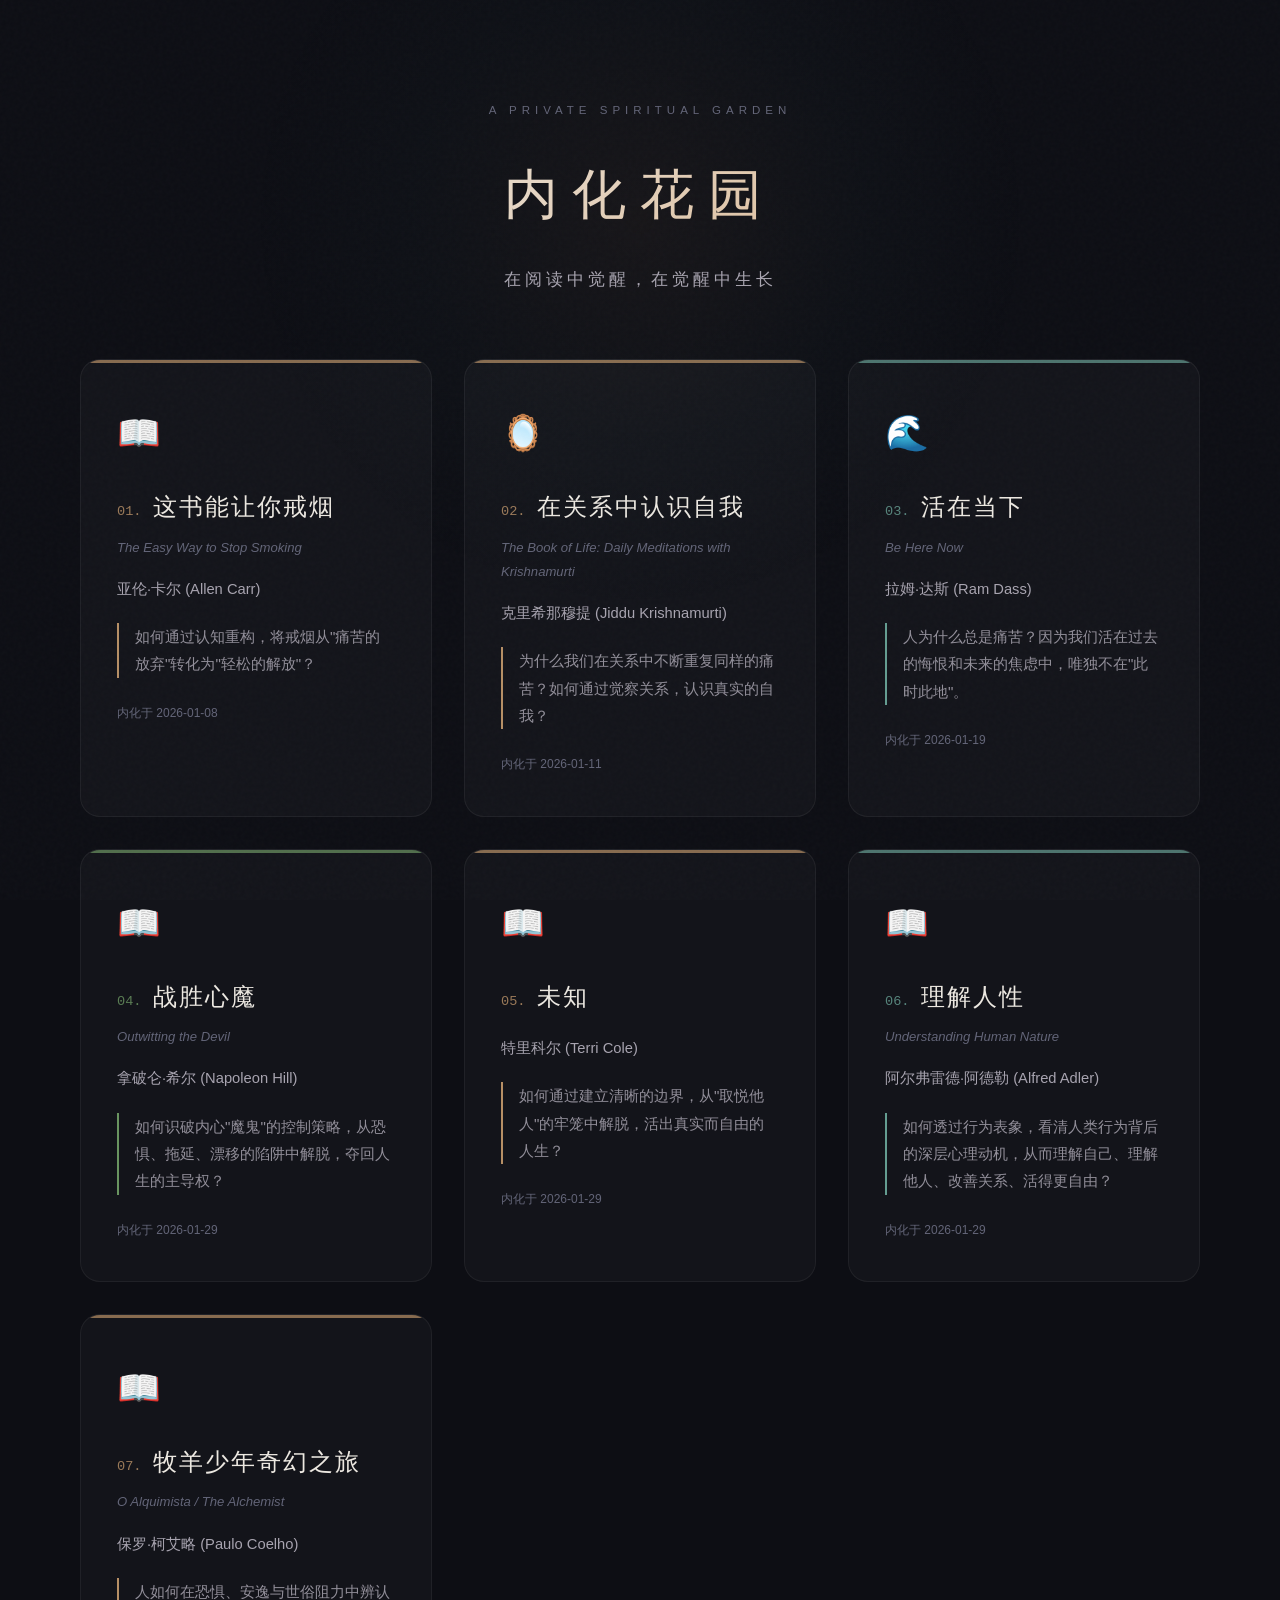
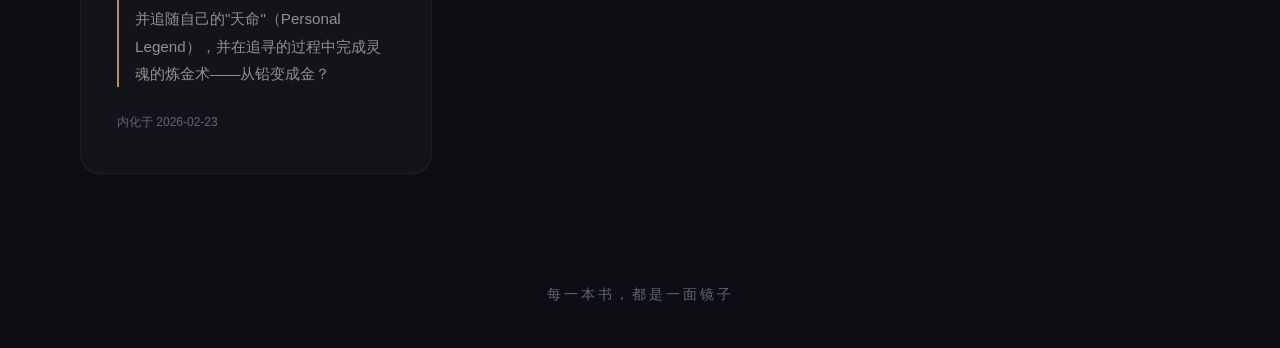
==== index.html @ 915822ca "Initial commit: 读书内化网站 v2 Static site with book internalization notes. Includes conversion tools (co" ====
<!DOCTYPE html>
<html lang="zh-CN">
<head>
  <meta charset="UTF-8">
  <meta name="viewport" content="width=device-width, initial-scale=1.0">
  <title>内化花园 — 在阅读中觉醒</title>
  <link rel="stylesheet" href="css/style.css">
  <link rel="icon" href="data:image/svg+xml,<svg xmlns='http://www.w3.org/2000/svg' viewBox='0 0 100 100'><text y='.9em' font-size='90'>🌱</text></svg>">
</head>
<body>
  <div id="app">
    <div id="home-view">
      <div class="ambient-glow"></div>
      <header class="site-header">
        <p class="site-tag">A Private Spiritual Garden</p>
        <h1 class="site-title">内化花园</h1>
        <p class="site-subtitle">在阅读中觉醒，在觉醒中生长</p>
      </header>
      <main class="book-grid" id="book-grid"></main>
      <footer class="site-footer">
        <p>每一本书，都是一面镜子</p>
      </footer>
    </div>

    <div id="book-view" class="hidden">
      <header class="book-header">
        <button class="back-btn" id="back-btn">
          <span class="back-arrow">←</span>
          <span>返回花园</span>
        </button>
        <div class="book-meta">
          <h1 class="book-title" id="book-title"></h1>
          <p class="book-author" id="book-author"></p>
        </div>
      </header>

      <div class="book-body">
        <nav class="journey-sidebar" id="journey-sidebar"></nav>
        <main class="book-content" id="book-content"></main>
      </div>
    </div>
  </div>

  <!--
    ============================================
    添加新书指南：
    1. 在 js/books/ 目录下创建新的 JS 数据文件
       （参照现有文件的数据结构）
    2. 在下方添加对应的 <script> 标签
    3. 刷新页面即可看到新书卡片
    ============================================
  -->
  <script src="js/books/book-easy-way-stop.js"></script>
  <script src="js/books/book-relationship.js"></script>
  <script src="js/books/book-present.js"></script>
  <script src="js/books/book-outwitting-devil.js"></script>
  <script src="js/books/book-book0.js"></script>
  <script src="js/books/book-understanding-human-nature.js"></script>
  <script src="js/books/book-muyangshaonianqianhuanzhilv.js"></script>
  <script src="js/app.js"></script>
</body>
</html>
---- css/style.css ----
:root {
  --bg-deep: #0d0e14;
  --bg-surface: #131520;
  --bg-sidebar: #141620;
  --bg-card: rgba(255, 255, 255, 0.028);
  --bg-card-hover: rgba(255, 255, 255, 0.05);
  --border-subtle: rgba(255, 255, 255, 0.055);
  --border-medium: rgba(255, 255, 255, 0.1);

  --text-primary: #ece8e1;
  --text-secondary: #a8a4b0;
  --text-muted: #636578;

  --accent-gold: #d4a574;
  --accent-warm: #c4956a;
  --accent-teal: #74b5a7;
  --accent-green: #7aab6e;

  --font-sans: "PingFang SC", "Hiragino Sans GB", "Microsoft YaHei", -apple-system, BlinkMacSystemFont, sans-serif;
  --font-serif: "Noto Serif SC", "Source Han Serif SC", "Songti SC", Georgia, serif;

  --radius-sm: 10px;
  --radius-md: 14px;
  --radius-lg: 20px;

  --sidebar-width: 240px;

  --transition-fast: 0.2s ease;
  --transition-normal: 0.35s ease;
  --transition-slow: 0.6s ease;
}

* { margin: 0; padding: 0; box-sizing: border-box; }

html { font-size: 16px; scroll-behavior: smooth; }

body {
  font-family: var(--font-sans);
  background: var(--bg-deep);
  color: var(--text-primary);
  line-height: 1.85;
  min-height: 100vh;
  overflow-x: hidden;
  -webkit-font-smoothing: antialiased;
}

body::before {
  content: '';
  position: fixed;
  inset: 0;
  background: url("data:image/svg+xml,%3Csvg viewBox='0 0 256 256' xmlns='http://www.w3.org/2000/svg'%3E%3Cfilter id='n'%3E%3CfeTurbulence type='fractalNoise' baseFrequency='0.9' numOctaves='4' stitchTiles='stitch'/%3E%3C/filter%3E%3Crect width='100%25' height='100%25' filter='url(%23n)' opacity='0.025'/%3E%3C/svg%3E");
  pointer-events: none;
  z-index: 9999;
}

::selection { background: rgba(212, 165, 116, 0.3); color: #fff; }
::-webkit-scrollbar { width: 5px; }
::-webkit-scrollbar-track { background: transparent; }
::-webkit-scrollbar-thumb { background: rgba(255, 255, 255, 0.08); border-radius: 3px; }
::-webkit-scrollbar-thumb:hover { background: rgba(255, 255, 255, 0.14); }

.hidden { display: none !important; }

/* ========== HOME VIEW ========== */

#home-view { min-height: 100vh; padding: 0 32px; position: relative; }

.ambient-glow {
  position: fixed; top: -20%; left: 50%; transform: translateX(-50%);
  width: 800px; height: 800px;
  background: radial-gradient(circle, rgba(212, 165, 116, 0.05) 0%, rgba(116, 181, 167, 0.02) 40%, transparent 70%);
  pointer-events: none; z-index: 0;
}

.site-header { text-align: center; padding: 100px 0 64px; position: relative; z-index: 1; }

.site-tag {
  font-size: 0.72rem; letter-spacing: 5px; text-transform: uppercase;
  color: var(--text-muted); margin-bottom: 24px;
}

.site-title {
  font-family: var(--font-serif); font-size: 3.4rem; font-weight: 400;
  letter-spacing: 14px; margin-bottom: 18px;
  background: linear-gradient(135deg, var(--text-primary) 20%, var(--accent-gold) 100%);
  -webkit-background-clip: text; -webkit-text-fill-color: transparent; background-clip: text;
}

.site-subtitle { font-size: 1.05rem; color: var(--text-secondary); letter-spacing: 4px; font-weight: 300; }

/* ========== BOOK GRID ========== */

.book-grid {
  max-width: 1120px; margin: 0 auto;
  display: grid; grid-template-columns: repeat(auto-fill, minmax(320px, 1fr));
  gap: 32px; padding-bottom: 48px; position: relative; z-index: 1;
}

.book-card {
  background: var(--bg-card); border: 1px solid var(--border-subtle);
  border-radius: var(--radius-lg); padding: 40px 36px;
  cursor: pointer; transition: all var(--transition-normal);
  position: relative; overflow: hidden;
}

.book-card::before {
  content: ''; position: absolute; top: 0; left: 0; right: 0; height: 3px;
  background: var(--card-accent); opacity: 0.6; transition: opacity var(--transition-normal);
}

.book-card::after {
  content: ''; position: absolute; top: -50%; left: -50%; width: 200%; height: 200%;
  background: radial-gradient(circle at var(--mouse-x, 50%) var(--mouse-y, 0%), var(--card-accent), transparent 60%);
  opacity: 0; transition: opacity var(--transition-slow); pointer-events: none;
}

.book-card:hover { border-color: var(--border-medium); transform: translateY(-4px); background: var(--bg-card-hover); }
.book-card:hover::before { opacity: 1; }
.book-card:hover::after { opacity: 0.05; }

.card-icon { font-size: 2.2rem; margin-bottom: 20px; display: block; }
.card-title { font-family: var(--font-serif); font-size: 1.5rem; font-weight: 400; margin-bottom: 6px; letter-spacing: 2px; }
.card-number { font-family: var(--font-mono, 'SF Mono', 'Fira Code', monospace); font-size: 0.85rem; color: var(--card-accent); opacity: 0.7; margin-right: 4px; letter-spacing: 0; }
.card-original-title { font-size: 0.82rem; color: var(--text-muted); margin-bottom: 16px; font-style: italic; }
.card-author { font-size: 0.92rem; color: var(--text-secondary); margin-bottom: 20px; }
.card-question { font-size: 0.95rem; color: var(--text-secondary); line-height: 1.8; border-left: 2px solid var(--card-accent); padding-left: 16px; opacity: 0.85; }
.card-date { margin-top: 24px; font-size: 0.75rem; color: var(--text-muted); }

.site-footer { text-align: center; padding: 60px 0 40px; position: relative; z-index: 1; }
.site-footer p { font-size: 0.85rem; color: var(--text-muted); letter-spacing: 3px; }

/* ========== BOOK VIEW ========== */

#book-view {
  min-height: 100vh;
  display: flex;
  flex-direction: column;
}

/* --- Top Header --- */

.book-header {
  padding: 18px 32px;
  display: flex;
  align-items: center;
  gap: 28px;
  border-bottom: 1px solid var(--border-subtle);
  background: linear-gradient(180deg, var(--bg-surface) 0%, rgba(19, 21, 32, 0.97) 100%);
  position: sticky;
  top: 0;
  z-index: 100;
  backdrop-filter: blur(12px);
}

.back-btn {
  display: flex; align-items: center; gap: 8px;
  background: none; border: 1px solid var(--border-subtle);
  color: var(--text-secondary); padding: 8px 16px;
  border-radius: var(--radius-sm); cursor: pointer;
  font-size: 0.85rem; transition: all var(--transition-fast);
  white-space: nowrap; font-family: var(--font-sans);
}
.back-btn:hover { border-color: var(--accent-gold); color: var(--text-primary); }
.back-arrow { font-size: 1rem; }

.book-meta { flex: 1; min-width: 0; }
.book-title {
  font-family: var(--font-serif); font-size: 1.25rem; font-weight: 400;
  letter-spacing: 3px; white-space: nowrap; overflow: hidden; text-overflow: ellipsis;
}
.book-author { font-size: 0.8rem; color: var(--text-muted); margin-top: 2px; }

/* --- Body: sidebar + content --- */

.book-body {
  display: flex;
  flex: 1;
  min-height: 0;
}

/* ========== LEFT SIDEBAR ========== */

.journey-sidebar {
  width: var(--sidebar-width);
  flex-shrink: 0;
  position: sticky;
  top: 58px;
  height: calc(100vh - 58px);
  border-right: 1px solid var(--border-subtle);
  background: var(--bg-sidebar);
  display: flex;
  flex-direction: column;
  justify-content: center;
  padding: 32px 0;
  overflow-y: auto;
  z-index: 50;
}

.sidebar-step {
  display: flex;
  align-items: center;
  gap: 14px;
  padding: 16px 24px 16px 22px;
  cursor: pointer;
  transition: all var(--transition-normal);
  position: relative;
  text-decoration: none;
  color: inherit;
  border-left: 3px solid transparent;
}

.sidebar-step:hover {
  background: rgba(255, 255, 255, 0.02);
  border-left-color: rgba(255, 255, 255, 0.06);
}

.sidebar-step.active {
  background: linear-gradient(90deg, rgba(212, 165, 116, 0.06) 0%, transparent 100%);
  border-left-color: var(--book-accent, var(--accent-gold));
}

.sidebar-icon {
  font-size: 1.35rem;
  opacity: 0.3;
  transition: all var(--transition-normal);
  flex-shrink: 0;
  width: 28px;
  text-align: center;
  filter: grayscale(0.8);
}

.sidebar-step:hover .sidebar-icon {
  opacity: 0.55;
  filter: grayscale(0.4);
}

.sidebar-step.active .sidebar-icon {
  opacity: 1;
  filter: grayscale(0);
  transform: scale(1.08);
}

.sidebar-label {
  font-size: 0.95rem;
  color: var(--text-muted);
  letter-spacing: 2px;
  transition: all var(--transition-normal);
  line-height: 1.4;
  font-weight: 400;
}

.sidebar-step:hover .sidebar-label {
  color: var(--text-secondary);
}

.sidebar-step.active .sidebar-label {
  color: var(--text-primary);
  font-weight: 500;
}

.sidebar-num {
  font-size: 0.7rem;
  color: var(--text-muted);
  opacity: 0.3;
  margin-left: auto;
  flex-shrink: 0;
  font-family: var(--font-serif);
  transition: all var(--transition-normal);
}

.sidebar-step.active .sidebar-num {
  opacity: 0.7;
  color: var(--book-accent, var(--accent-gold));
}

/* ========== BOOK CONTENT ========== */

.book-content {
  flex: 1;
  min-width: 0;
  padding: 56px 64px 140px;
  max-width: 880px;
}

@keyframes fadeIn {
  from { opacity: 0; transform: translateY(16px); }
  to { opacity: 1; transform: translateY(0); }
}

.step-section {
  margin-bottom: 96px;
  padding-top: 8px;
}

.step-section:last-child {
  margin-bottom: 40px;
}

.step-divider {
  display: flex;
  align-items: center;
  justify-content: center;
  gap: 16px;
  margin: 0 auto 96px;
  color: var(--text-muted);
  opacity: 0.3;
}

.step-divider::before,
.step-divider::after {
  content: '';
  width: 32px;
  height: 1px;
  background: var(--border-medium);
}

.step-label {
  display: inline-flex; align-items: center; gap: 8px;
  font-size: 0.75rem; letter-spacing: 4px; text-transform: uppercase;
  color: var(--book-accent, var(--accent-gold)); margin-bottom: 12px;
  opacity: 0.7;
}

.step-title {
  font-family: var(--font-serif); font-size: 2rem; font-weight: 400;
  letter-spacing: 4px; margin-bottom: 44px; color: var(--text-primary);
  position: relative;
  padding-bottom: 20px;
}

.step-title::after {
  content: '';
  position: absolute;
  bottom: 0;
  left: 0;
  width: 36px;
  height: 2px;
  background: var(--book-accent, var(--accent-gold));
  border-radius: 1px;
  opacity: 0.5;
}

/* ========== Step 1: Core Proposition ========== */

.core-question {
  font-family: var(--font-serif); font-size: 1.3rem; line-height: 2.1;
  text-align: center; padding: 48px 32px; margin-bottom: 40px;
  border: 1px solid var(--border-subtle); border-radius: var(--radius-lg);
  background: linear-gradient(145deg, rgba(212, 165, 116, 0.03) 0%, rgba(255,255,255,0.01) 100%);
  letter-spacing: 1.5px; color: var(--text-primary);
  position: relative;
}

.core-question::before {
  content: '"';
  position: absolute;
  top: 16px;
  left: 24px;
  font-size: 3rem;
  font-family: var(--font-serif);
  color: var(--book-accent, var(--accent-gold));
  opacity: 0.15;
  line-height: 1;
}

.meta-answer {
  font-size: 1.05rem; line-height: 2.1; color: var(--text-secondary); margin-bottom: 32px;
}
.meta-answer p { margin-bottom: 14px; }

.core-summary {
  padding: 24px 28px; border-left: 3px solid var(--book-accent, var(--accent-gold));
  background: rgba(212, 165, 116, 0.025); border-radius: 0 var(--radius-sm) var(--radius-sm) 0;
  font-size: 0.95rem; line-height: 2; color: var(--text-secondary);
}

/* ========== Step 2: Topology ========== */

.topology-container { margin-bottom: 44px; }
.topo-flow { display: flex; flex-direction: column; align-items: center; gap: 0; }
.topo-node {
  background: var(--bg-card); border: 1px solid var(--border-subtle);
  border-radius: var(--radius-md); padding: 16px 28px; text-align: center;
  transition: all var(--transition-fast); max-width: 280px; width: 100%;
}
.topo-node:hover { border-color: var(--border-medium); background: var(--bg-card-hover); }
.topo-node.primary {
  border-color: var(--book-accent, var(--accent-gold));
  background: rgba(212, 165, 116, 0.05);
  box-shadow: 0 0 24px rgba(212, 165, 116, 0.06);
}
.topo-node-title { font-family: var(--font-serif); font-size: 1.05rem; letter-spacing: 2px; margin-bottom: 2px; }
.topo-node-sub { font-size: 0.75rem; color: var(--text-muted); font-style: italic; }
.topo-connector-v { width: 1px; height: 32px; background: var(--border-medium); position: relative; }
.topo-connector-v::after {
  content: '↓'; position: absolute; bottom: -4px; left: 50%;
  transform: translateX(-50%); color: var(--text-muted); font-size: 0.7rem;
}
.topo-branch { display: flex; justify-content: center; gap: 16px; flex-wrap: wrap; }
.topo-branch-item {
  background: var(--bg-card); border: 1px solid var(--border-subtle);
  border-radius: var(--radius-sm); padding: 14px 18px; text-align: center;
  flex: 1; min-width: 130px; max-width: 190px;
  transition: border-color var(--transition-fast);
}
.topo-branch-item:hover { border-color: var(--border-medium); }
.topo-branch-title { font-size: 0.9rem; letter-spacing: 1px; margin-bottom: 8px; color: var(--text-primary); }
.topo-branch-items { list-style: none; font-size: 0.8rem; color: var(--text-secondary); line-height: 1.9; }
.topo-vs { display: flex; align-items: stretch; gap: 20px; justify-content: center; flex-wrap: wrap; }
.topo-vs-item { flex: 1; min-width: 190px; max-width: 300px; padding: 22px; border-radius: var(--radius-md); border: 1px solid var(--border-subtle); }
.topo-vs-item.false { background: rgba(180, 80, 80, 0.05); border-color: rgba(180, 80, 80, 0.15); }
.topo-vs-item.true { background: rgba(116, 181, 167, 0.05); border-color: rgba(116, 181, 167, 0.15); }
.topo-vs-label { font-size: 0.7rem; text-transform: uppercase; letter-spacing: 2px; color: var(--text-muted); margin-bottom: 6px; }
.topo-vs-title { font-size: 1rem; margin-bottom: 10px; letter-spacing: 1px; }
.topo-notes { margin-top: 44px; }
.topo-notes h3 { font-size: 0.85rem; letter-spacing: 2px; color: var(--text-muted); margin-bottom: 16px; text-transform: uppercase; }
.topo-note-item { display: flex; gap: 12px; margin-bottom: 12px; font-size: 0.9rem; line-height: 1.8; }
.topo-note-term { color: var(--book-accent, var(--accent-gold)); white-space: nowrap; font-weight: 500; }
.topo-note-desc { color: var(--text-secondary); }

/* ========== Step 3: Assimilation ========== */

.assimilation-intro {
  font-size: 1.05rem; line-height: 2.1; color: var(--text-secondary);
  margin-bottom: 44px; padding: 28px 32px; background: var(--bg-card);
  border-radius: var(--radius-md); border: 1px solid var(--border-subtle);
}

.principle-card {
  margin-bottom: 20px; border: 1px solid var(--border-subtle);
  border-radius: var(--radius-md); overflow: hidden;
  transition: border-color var(--transition-fast);
}
.principle-card:hover { border-color: var(--border-medium); }

.principle-header {
  padding: 18px 24px; background: rgba(255, 255, 255, 0.018);
  cursor: pointer; display: flex; align-items: center; gap: 14px;
  transition: background var(--transition-fast);
}
.principle-header:hover { background: rgba(255, 255, 255, 0.04); }
.principle-number { font-family: var(--font-serif); font-size: 1.3rem; color: var(--book-accent, var(--accent-gold)); opacity: 0.6; min-width: 30px; }
.principle-title { font-size: 1rem; letter-spacing: 1.5px; flex: 1; }
.principle-toggle { font-size: 0.8rem; color: var(--text-muted); transition: transform var(--transition-fast); }
.principle-card.open .principle-toggle { transform: rotate(180deg); }
.principle-body { padding: 0 24px; max-height: 0; overflow: hidden; transition: max-height 0.5s ease, padding 0.3s ease; }
.principle-card.open .principle-body { padding: 0 24px 24px; max-height: 5000px; }
.principle-body p { margin-bottom: 16px; color: var(--text-secondary); font-size: 0.95rem; line-height: 2; }
.principle-body strong { color: var(--text-primary); }
.principle-body blockquote {
  border-left: 2px solid var(--book-accent, var(--accent-gold)); padding: 10px 18px;
  margin: 16px 0; color: var(--text-secondary); font-style: italic; font-size: 0.9rem;
  background: rgba(212, 165, 116, 0.02); border-radius: 0 var(--radius-sm) var(--radius-sm) 0;
}
.principle-body ul { list-style: none; margin: 12px 0; }
.principle-body ul li { padding: 4px 0 4px 20px; position: relative; color: var(--text-secondary); font-size: 0.9rem; }
.principle-body ul li::before { content: '·'; position: absolute; left: 4px; color: var(--book-accent, var(--accent-gold)); font-weight: bold; font-size: 1.2em; }

.insight-box {
  padding: 22px 26px; background: rgba(212, 165, 116, 0.04);
  border: 1px solid rgba(212, 165, 116, 0.1); border-radius: var(--radius-sm); margin: 20px 0;
}
.insight-box p { color: var(--text-primary) !important; margin-bottom: 0 !important; font-size: 0.95rem; line-height: 1.9; }

/* ========== Step 4: Destruction ========== */

.belief-card {
  margin-bottom: 24px; border: 1px solid var(--border-subtle);
  border-radius: var(--radius-md); overflow: hidden;
  transition: border-color var(--transition-fast);
}
.belief-card:hover { border-color: var(--border-medium); }

.belief-old { padding: 20px 24px; background: rgba(180, 80, 80, 0.04); border-bottom: 1px solid var(--border-subtle); }
.belief-old-label { font-size: 0.7rem; text-transform: uppercase; letter-spacing: 2px; color: rgba(200, 100, 100, 0.6); margin-bottom: 6px; }
.belief-old-text { font-family: var(--font-serif); font-size: 1.05rem; text-decoration: line-through; text-decoration-color: rgba(200, 100, 100, 0.3); opacity: 0.7; }
.belief-destruction { padding: 24px; }
.belief-destruction p { margin-bottom: 14px; color: var(--text-secondary); font-size: 0.95rem; line-height: 2; }
.belief-destruction strong { color: var(--text-primary); }

.new-model-card {
  margin-bottom: 16px; padding: 22px 24px;
  border: 1px solid rgba(116, 181, 167, 0.15); border-radius: var(--radius-md);
  background: rgba(116, 181, 167, 0.03);
}
.model-label { font-size: 0.7rem; text-transform: uppercase; letter-spacing: 2px; color: var(--accent-teal); margin-bottom: 12px; }
.model-transition { display: flex; align-items: center; gap: 16px; flex-wrap: wrap; }
.model-old { color: var(--text-muted); text-decoration: line-through; font-size: 0.9rem; }
.model-arrow { color: var(--accent-teal); font-size: 1.1rem; }
.model-new { color: var(--text-primary); font-size: 0.9rem; }

.cost-section {
  margin-top: 40px; padding: 28px;
  border: 1px solid var(--border-subtle); border-radius: var(--radius-md); background: var(--bg-card);
}
.cost-section h3 { font-family: var(--font-serif); font-size: 1.1rem; margin-bottom: 16px; letter-spacing: 2px; }
.cost-section p { color: var(--text-secondary); font-size: 0.95rem; line-height: 2; margin-bottom: 12px; }

/* ========== Step 5: Practice ========== */

.scenario-card {
  margin-bottom: 20px; border: 1px solid var(--border-subtle);
  border-radius: var(--radius-md); overflow: hidden;
  transition: border-color var(--transition-fast);
}
.scenario-card:hover { border-color: var(--border-medium); }

.scenario-header {
  padding: 18px 24px; cursor: pointer; display: flex; align-items: center; gap: 14px;
  transition: background var(--transition-fast); background: rgba(255, 255, 255, 0.015);
}
.scenario-header:hover { background: rgba(255, 255, 255, 0.035); }
.scenario-icon { font-size: 1.25rem; }
.scenario-title { flex: 1; font-size: 1rem; letter-spacing: 1.5px; }
.scenario-toggle { font-size: 0.8rem; color: var(--text-muted); transition: transform var(--transition-fast); }
.scenario-card.open .scenario-toggle { transform: rotate(180deg); }
.scenario-body { padding: 0 24px; max-height: 0; overflow: hidden; transition: max-height 0.5s ease, padding 0.3s ease; }
.scenario-card.open .scenario-body { padding: 0 24px 24px; max-height: 8000px; }
.scenario-body p { margin-bottom: 14px; color: var(--text-secondary); font-size: 0.95rem; line-height: 2; }
.scenario-body strong { color: var(--text-primary); }
.scenario-body h4 { font-size: 0.95rem; color: var(--text-primary); margin: 18px 0 10px; letter-spacing: 1px; }

.scenario-core {
  margin-top: 18px; padding: 16px 20px;
  background: rgba(212, 165, 116, 0.04); border-left: 3px solid var(--book-accent, var(--accent-gold));
  border-radius: 0 var(--radius-sm) var(--radius-sm) 0; font-size: 0.9rem;
}
.scenario-core p { margin-bottom: 0; color: var(--text-primary); }

.toolkit-section {
  margin-top: 44px; padding: 28px;
  border: 1px solid var(--border-subtle); border-radius: var(--radius-md); background: var(--bg-card);
}
.toolkit-section h3 { font-family: var(--font-serif); font-size: 1.1rem; margin-bottom: 18px; letter-spacing: 2px; }
.toolkit-item { margin-bottom: 16px; }
.toolkit-item h4 { font-size: 0.9rem; color: var(--book-accent, var(--accent-gold)); margin-bottom: 6px; }
.toolkit-item p { font-size: 0.9rem; color: var(--text-secondary); line-height: 1.8; }

/* ========== Step 6: Cross-Domain ========== */

.cross-card {
  margin-bottom: 20px; border: 1px solid var(--border-subtle);
  border-radius: var(--radius-md); overflow: hidden;
  transition: border-color var(--transition-fast);
}
.cross-card:hover { border-color: var(--border-medium); }

.cross-header {
  padding: 18px 24px; background: rgba(255, 255, 255, 0.015);
  display: flex; align-items: center; gap: 14px; cursor: pointer;
}
.cross-header:hover { background: rgba(255, 255, 255, 0.035); }
.cross-icon { font-size: 1.4rem; }
.cross-title-group { flex: 1; }
.cross-field { font-size: 0.7rem; color: var(--text-muted); text-transform: uppercase; letter-spacing: 2px; }
.cross-title { font-size: 1rem; letter-spacing: 1.5px; margin-top: 2px; }
.cross-toggle { font-size: 0.8rem; color: var(--text-muted); transition: transform var(--transition-fast); }
.cross-card.open .cross-toggle { transform: rotate(180deg); }
.cross-body { padding: 0 24px; max-height: 0; overflow: hidden; transition: max-height 0.5s ease, padding 0.3s ease; }
.cross-card.open .cross-body { padding: 0 24px 24px; max-height: 5000px; }
.cross-body p { margin-bottom: 14px; color: var(--text-secondary); font-size: 0.95rem; line-height: 2; }
.cross-body strong { color: var(--text-primary); }

.ultimate-insight {
  margin-top: 44px; padding: 36px;
  border: 1px solid rgba(212, 165, 116, 0.2);
  border-radius: var(--radius-lg);
  background: linear-gradient(145deg, rgba(212, 165, 116, 0.04) 0%, rgba(212, 165, 116, 0.01) 100%);
  text-align: center;
}
.ultimate-insight h3 {
  font-family: var(--font-serif); font-size: 1.15rem; margin-bottom: 20px;
  letter-spacing: 4px; color: var(--book-accent, var(--accent-gold));
}
.ultimate-insight p { font-size: 1rem; line-height: 2.1; color: var(--text-secondary); margin-bottom: 12px; }
.ultimate-insight strong { color: var(--text-primary); }

/* ========== Closing ========== */

.closing-section { text-align: center; padding: 44px 0; }

.closing-quote {
  font-family: var(--font-serif); font-size: 1.1rem; line-height: 2.2;
  color: var(--text-secondary); margin-bottom: 8px; font-style: italic; letter-spacing: 1.5px;
}

.closing-author { font-size: 0.8rem; color: var(--text-muted); margin-bottom: 32px; }

.closing-reflection {
  font-size: 1rem; line-height: 2.2; color: var(--text-secondary);
  margin-top: 44px; padding: 36px;
  border: 1px solid var(--border-subtle); border-radius: var(--radius-lg);
  background: var(--bg-card); text-align: left;
}

/* ========== RESPONSIVE ========== */

@media (max-width: 1024px) {
  :root { --sidebar-width: 200px; }
  .book-content { padding: 40px 40px 120px; }
}

@media (max-width: 900px) {
  :root { --sidebar-width: 60px; }

  .sidebar-label,
  .sidebar-num { display: none; }

  .sidebar-step { justify-content: center; padding: 16px 0; border-left: none; border-bottom: 2px solid transparent; }
  .sidebar-step.active { background: rgba(212, 165, 116, 0.06); border-bottom-color: var(--book-accent, var(--accent-gold)); border-left: none; }
  .sidebar-icon { font-size: 1.35rem; width: auto; }

  .book-content { padding: 32px 28px 100px; }
  .step-title { font-size: 1.6rem; }
  .core-question { font-size: 1.15rem; padding: 32px 20px; }
}

@media (max-width: 600px) {
  .site-title { font-size: 2.2rem; letter-spacing: 6px; }
  .site-header { padding: 60px 0 40px; }
  #home-view { padding: 0 16px; }
  .book-grid { grid-template-columns: 1fr; gap: 24px; }
  .book-card { padding: 28px 24px; }
  .book-header { padding: 14px 16px; gap: 12px; }
  .book-title { font-size: 1rem; letter-spacing: 1px; }

  .journey-sidebar { display: none; }
  .book-content { padding: 28px 18px 80px; }

  .step-title { font-size: 1.4rem; letter-spacing: 2px; }
  .core-question { font-size: 1.05rem; padding: 28px 16px; }

  .topo-branch { flex-direction: column; align-items: center; }
  .topo-branch-item { max-width: 100%; }
  .topo-vs { flex-direction: column; align-items: center; }
  .topo-vs-item { max-width: 100%; }
}
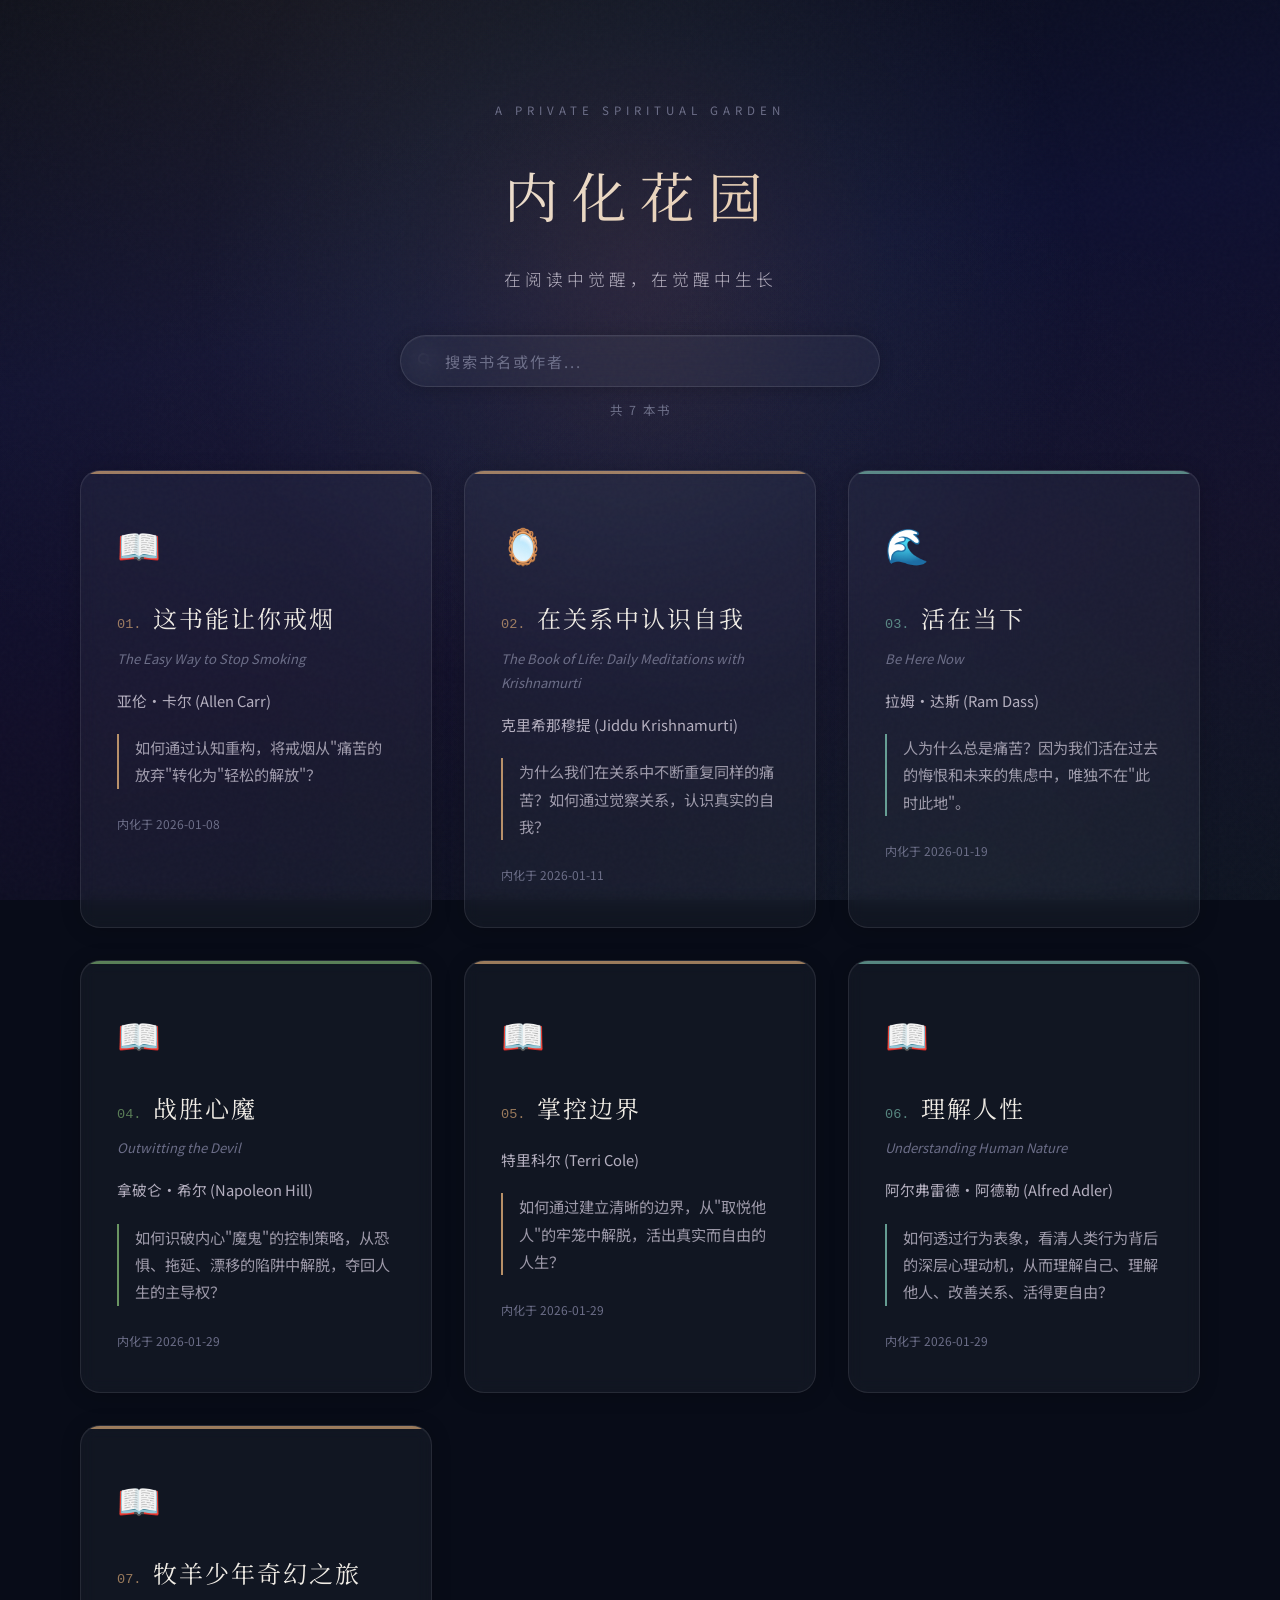
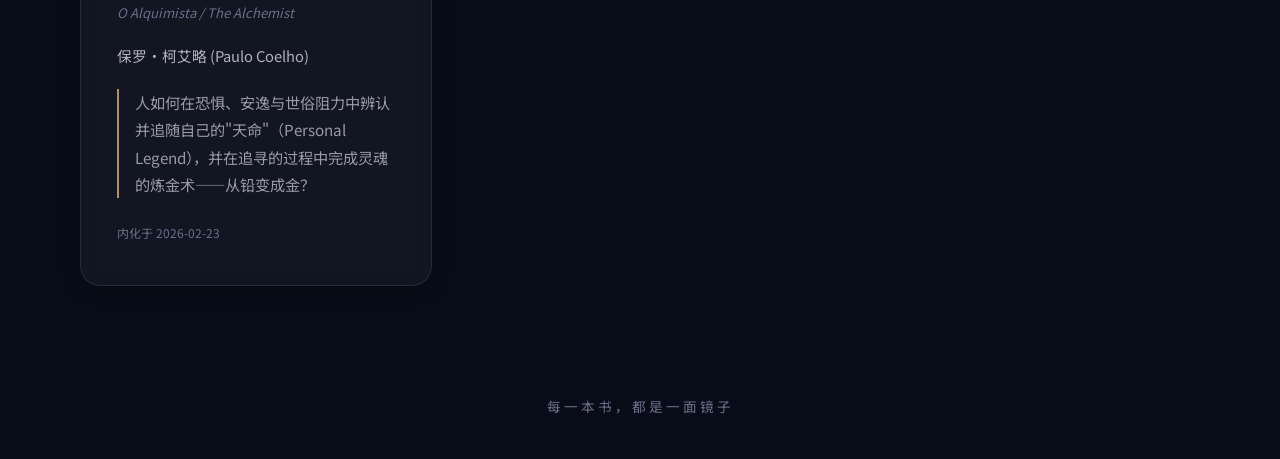
==== commit a4671131: "重构网站：添加Three.js 3D粒子背景、GSAP动画、搜索功能，优化配色方案 - 新增Three.js粒子背景场景（金色/青色/靛紫色粒子 + 浮动光球） - 新增GSAP驱动的入场动画和页面过" ====
--- a/index.html
+++ b/index.html
@@ -5,9 +5,17 @@
   <meta name="viewport" content="width=device-width, initial-scale=1.0">
   <title>内化花园 — 在阅读中觉醒</title>
   <link rel="stylesheet" href="css/style.css">
+  <link rel="stylesheet" href="https://cdn.staticfile.org/font-awesome/6.4.0/css/all.min.css">
+  <link rel="preconnect" href="https://fonts.googleapis.com">
+  <link rel="preconnect" href="https://fonts.gstatic.com" crossorigin>
+  <link href="https://fonts.googleapis.com/css2?family=Noto+Serif+SC:wght@400;500;700&family=Noto+Sans+SC:wght@300;400;500&display=swap" rel="stylesheet">
   <link rel="icon" href="data:image/svg+xml,<svg xmlns='http://www.w3.org/2000/svg' viewBox='0 0 100 100'><text y='.9em' font-size='90'>🌱</text></svg>">
 </head>
 <body>
+  <canvas id="three-canvas"></canvas>
+
+  <div id="page-transition"></div>
+
   <div id="app">
     <div id="home-view">
       <div class="ambient-glow"></div>
@@ -15,8 +23,27 @@
         <p class="site-tag">A Private Spiritual Garden</p>
         <h1 class="site-title">内化花园</h1>
         <p class="site-subtitle">在阅读中觉醒，在觉醒中生长</p>
+
+        <div class="search-container">
+          <div class="search-box">
+            <i class="fa-solid fa-magnifying-glass search-icon"></i>
+            <input type="text" id="search-input" placeholder="搜索书名或作者..." autocomplete="off" spellcheck="false">
+            <button class="search-clear hidden" id="search-clear" aria-label="清除搜索">
+              <i class="fa-solid fa-xmark"></i>
+            </button>
+          </div>
+          <p class="book-count" id="book-count"></p>
+        </div>
       </header>
+
       <main class="book-grid" id="book-grid"></main>
+
+      <div class="no-results hidden" id="no-results">
+        <i class="fa-regular fa-face-meh-blank"></i>
+        <p>没有找到匹配的书籍</p>
+        <p class="no-results-hint">试试其他关键词？</p>
+      </div>
+
       <footer class="site-footer">
         <p>每一本书，都是一面镜子</p>
       </footer>
@@ -52,6 +79,7 @@
   -->
   <script src="js/books/book-easy-way-stop.js"></script>
   <script src="js/books/book-relationship.js"></script>
+  <script src="js/books/book-mindset.js"></script>
   <script src="js/books/book-present.js"></script>
   <script src="js/books/book-outwitting-devil.js"></script>
   <script src="js/books/book-book0.js"></script>
--- a/css/style.css
+++ b/css/style.css
@@ -1,22 +1,26 @@
+/* ===================================================
+   内化花园 — 全站样式
+   =================================================== */
+
 :root {
-  --bg-deep: #0d0e14;
-  --bg-surface: #131520;
-  --bg-sidebar: #141620;
-  --bg-card: rgba(255, 255, 255, 0.028);
-  --bg-card-hover: rgba(255, 255, 255, 0.05);
-  --border-subtle: rgba(255, 255, 255, 0.055);
-  --border-medium: rgba(255, 255, 255, 0.1);
-
-  --text-primary: #ece8e1;
-  --text-secondary: #a8a4b0;
-  --text-muted: #636578;
-
-  --accent-gold: #d4a574;
-  --accent-warm: #c4956a;
-  --accent-teal: #74b5a7;
-  --accent-green: #7aab6e;
-
-  --font-sans: "PingFang SC", "Hiragino Sans GB", "Microsoft YaHei", -apple-system, BlinkMacSystemFont, sans-serif;
+  --bg-deep: #080c18;
+  --bg-surface: #0e1228;
+  --bg-sidebar: #0d1124;
+  --bg-card: rgba(180, 190, 220, 0.055);
+  --bg-card-hover: rgba(180, 190, 220, 0.09);
+  --border-subtle: rgba(255, 255, 255, 0.09);
+  --border-medium: rgba(255, 255, 255, 0.16);
+
+  --text-primary: #f0ece5;
+  --text-secondary: #b5b0c0;
+  --text-muted: #6c6e88;
+
+  --accent-gold: #e0b080;
+  --accent-warm: #d4a06a;
+  --accent-teal: #7cc4b4;
+  --accent-green: #82b872;
+
+  --font-sans: "Noto Sans SC", "PingFang SC", "Hiragino Sans GB", "Microsoft YaHei", -apple-system, BlinkMacSystemFont, sans-serif;
   --font-serif: "Noto Serif SC", "Source Han Serif SC", "Songti SC", Georgia, serif;
 
   --radius-sm: 10px;
@@ -37,6 +41,12 @@
 body {
   font-family: var(--font-sans);
   background: var(--bg-deep);
+  background-image:
+    radial-gradient(ellipse at 25% 0%, rgba(224, 176, 128, 0.07) 0%, transparent 55%),
+    radial-gradient(ellipse at 75% 100%, rgba(124, 196, 180, 0.05) 0%, transparent 55%),
+    radial-gradient(ellipse at 50% 50%, rgba(90, 80, 140, 0.04) 0%, transparent 60%),
+    linear-gradient(170deg, #080c18 0%, #0e1030 35%, #110e28 65%, #0a0e1c 100%);
+  background-attachment: fixed;
   color: var(--text-primary);
   line-height: 1.85;
   min-height: 100vh;
@@ -61,18 +71,57 @@
 
 .hidden { display: none !important; }
 
+/* ========== THREE.JS CANVAS ========== */
+
+#three-canvas {
+  position: fixed;
+  top: 0;
+  left: 0;
+  width: 100%;
+  height: 100%;
+  z-index: 0;
+  pointer-events: none;
+  transition: opacity 0.8s ease;
+}
+
+/* ========== PAGE TRANSITION OVERLAY ========== */
+
+#page-transition {
+  position: fixed;
+  inset: 0;
+  background: var(--bg-deep);
+  z-index: 10000;
+  pointer-events: none;
+  opacity: 0;
+  visibility: hidden;
+  transition: none;
+}
+
+#page-transition.active {
+  visibility: visible;
+}
+
 /* ========== HOME VIEW ========== */
 
-#home-view { min-height: 100vh; padding: 0 32px; position: relative; }
+#home-view {
+  min-height: 100vh;
+  padding: 0 32px;
+  position: relative;
+}
 
 .ambient-glow {
-  position: fixed; top: -20%; left: 50%; transform: translateX(-50%);
-  width: 800px; height: 800px;
-  background: radial-gradient(circle, rgba(212, 165, 116, 0.05) 0%, rgba(116, 181, 167, 0.02) 40%, transparent 70%);
+  position: fixed; top: -25%; left: 50%; transform: translateX(-50%);
+  width: 1000px; height: 1000px;
+  background: radial-gradient(circle, rgba(224, 176, 128, 0.1) 0%, rgba(124, 196, 180, 0.04) 35%, transparent 65%);
   pointer-events: none; z-index: 0;
 }
 
-.site-header { text-align: center; padding: 100px 0 64px; position: relative; z-index: 1; }
+.site-header {
+  text-align: center;
+  padding: 100px 0 48px;
+  position: relative;
+  z-index: 1;
+}
 
 .site-tag {
   font-size: 0.72rem; letter-spacing: 5px; text-transform: uppercase;
@@ -86,7 +135,127 @@
   -webkit-background-clip: text; -webkit-text-fill-color: transparent; background-clip: text;
 }
 
-.site-subtitle { font-size: 1.05rem; color: var(--text-secondary); letter-spacing: 4px; font-weight: 300; }
+.site-subtitle {
+  font-size: 1.05rem; color: var(--text-secondary); letter-spacing: 4px; font-weight: 300;
+}
+
+/* ========== SEARCH BAR ========== */
+
+.search-container {
+  margin-top: 40px;
+  display: flex;
+  flex-direction: column;
+  align-items: center;
+  gap: 12px;
+}
+
+.search-box {
+  position: relative;
+  width: 100%;
+  max-width: 480px;
+}
+
+.search-box input {
+  width: 100%;
+  padding: 14px 44px;
+  background: rgba(140, 150, 180, 0.08);
+  border: 1px solid rgba(255, 255, 255, 0.1);
+  border-radius: 50px;
+  color: var(--text-primary);
+  font-size: 0.95rem;
+  font-family: var(--font-sans);
+  letter-spacing: 1px;
+  outline: none;
+  transition: all var(--transition-normal);
+  backdrop-filter: blur(12px);
+  -webkit-backdrop-filter: blur(12px);
+  box-shadow: 0 2px 16px rgba(0, 0, 0, 0.2), inset 0 1px 0 rgba(255, 255, 255, 0.04);
+}
+
+.search-box input::placeholder {
+  color: var(--text-muted);
+  letter-spacing: 2px;
+}
+
+.search-box input:focus {
+  border-color: rgba(224, 176, 128, 0.4);
+  background: rgba(140, 150, 180, 0.12);
+  box-shadow: 0 0 30px rgba(224, 176, 128, 0.1), 0 2px 16px rgba(0, 0, 0, 0.2), inset 0 0 20px rgba(224, 176, 128, 0.02);
+}
+
+.search-icon {
+  position: absolute;
+  left: 18px;
+  top: 50%;
+  transform: translateY(-50%);
+  color: var(--text-muted);
+  font-size: 0.85rem;
+  pointer-events: none;
+  transition: color var(--transition-fast);
+}
+
+.search-box input:focus ~ .search-icon,
+.search-box input:not(:placeholder-shown) ~ .search-icon {
+  color: var(--accent-gold);
+}
+
+.search-clear {
+  position: absolute;
+  right: 14px;
+  top: 50%;
+  transform: translateY(-50%);
+  background: rgba(255, 255, 255, 0.06);
+  border: none;
+  color: var(--text-muted);
+  cursor: pointer;
+  font-size: 0.75rem;
+  width: 24px;
+  height: 24px;
+  border-radius: 50%;
+  display: flex;
+  align-items: center;
+  justify-content: center;
+  transition: all var(--transition-fast);
+}
+
+.search-clear:hover {
+  background: rgba(255, 255, 255, 0.12);
+  color: var(--text-primary);
+}
+
+.book-count {
+  font-size: 0.78rem;
+  color: var(--text-muted);
+  letter-spacing: 2px;
+}
+
+/* ========== NO RESULTS ========== */
+
+.no-results {
+  text-align: center;
+  padding: 80px 20px;
+  position: relative;
+  z-index: 1;
+}
+
+.no-results i {
+  font-size: 2.5rem;
+  color: var(--text-muted);
+  opacity: 0.4;
+  margin-bottom: 20px;
+}
+
+.no-results p {
+  font-size: 1.05rem;
+  color: var(--text-secondary);
+  letter-spacing: 2px;
+}
+
+.no-results-hint {
+  font-size: 0.85rem !important;
+  color: var(--text-muted) !important;
+  margin-top: 8px;
+}
 
 /* ========== BOOK GRID ========== */
 
@@ -97,15 +266,20 @@
 }
 
 .book-card {
-  background: var(--bg-card); border: 1px solid var(--border-subtle);
+  background: var(--bg-card);
+  border: 1px solid var(--border-subtle);
   border-radius: var(--radius-lg); padding: 40px 36px;
   cursor: pointer; transition: all var(--transition-normal);
   position: relative; overflow: hidden;
+  opacity: 1 !important;
+  backdrop-filter: blur(8px);
+  -webkit-backdrop-filter: blur(8px);
+  box-shadow: 0 2px 20px rgba(0, 0, 0, 0.2), inset 0 1px 0 rgba(255, 255, 255, 0.04);
 }
 
 .book-card::before {
   content: ''; position: absolute; top: 0; left: 0; right: 0; height: 3px;
-  background: var(--card-accent); opacity: 0.6; transition: opacity var(--transition-normal);
+  background: var(--card-accent); opacity: 0.7; transition: opacity var(--transition-normal);
 }
 
 .book-card::after {
@@ -114,9 +288,14 @@
   opacity: 0; transition: opacity var(--transition-slow); pointer-events: none;
 }
 
-.book-card:hover { border-color: var(--border-medium); transform: translateY(-4px); background: var(--bg-card-hover); }
+.book-card:hover {
+  border-color: rgba(255, 255, 255, 0.18);
+  transform: translateY(-6px);
+  background: var(--bg-card-hover);
+  box-shadow: 0 8px 40px rgba(0, 0, 0, 0.3), 0 0 30px rgba(224, 176, 128, 0.04), inset 0 1px 0 rgba(255, 255, 255, 0.06);
+}
 .book-card:hover::before { opacity: 1; }
-.book-card:hover::after { opacity: 0.05; }
+.book-card:hover::after { opacity: 0.07; }
 
 .card-icon { font-size: 2.2rem; margin-bottom: 20px; display: block; }
 .card-title { font-family: var(--font-serif); font-size: 1.5rem; font-weight: 400; margin-bottom: 6px; letter-spacing: 2px; }
@@ -135,6 +314,8 @@
   min-height: 100vh;
   display: flex;
   flex-direction: column;
+  position: relative;
+  z-index: 1;
 }
 
 /* --- Top Header --- */
@@ -145,11 +326,12 @@
   align-items: center;
   gap: 28px;
   border-bottom: 1px solid var(--border-subtle);
-  background: linear-gradient(180deg, var(--bg-surface) 0%, rgba(19, 21, 32, 0.97) 100%);
+  background: linear-gradient(180deg, rgba(10, 14, 28, 0.97) 0%, rgba(14, 18, 40, 0.92) 100%);
   position: sticky;
   top: 0;
   z-index: 100;
-  backdrop-filter: blur(12px);
+  backdrop-filter: blur(16px);
+  -webkit-backdrop-filter: blur(16px);
 }
 
 .back-btn {
@@ -187,7 +369,9 @@
   top: 58px;
   height: calc(100vh - 58px);
   border-right: 1px solid var(--border-subtle);
-  background: var(--bg-sidebar);
+  background: rgba(12, 16, 34, 0.88);
+  backdrop-filter: blur(12px);
+  -webkit-backdrop-filter: blur(12px);
   display: flex;
   flex-direction: column;
   justify-content: center;
@@ -352,7 +536,7 @@
 }
 
 .core-question::before {
-  content: '"';
+  content: '\201C';
   position: absolute;
   top: 16px;
   left: 24px;
@@ -393,7 +577,7 @@
 .topo-node-sub { font-size: 0.75rem; color: var(--text-muted); font-style: italic; }
 .topo-connector-v { width: 1px; height: 32px; background: var(--border-medium); position: relative; }
 .topo-connector-v::after {
-  content: '↓'; position: absolute; bottom: -4px; left: 50%;
+  content: '\2193'; position: absolute; bottom: -4px; left: 50%;
   transform: translateX(-50%); color: var(--text-muted); font-size: 0.7rem;
 }
 .topo-branch { display: flex; justify-content: center; gap: 16px; flex-wrap: wrap; }
@@ -454,7 +638,7 @@
 }
 .principle-body ul { list-style: none; margin: 12px 0; }
 .principle-body ul li { padding: 4px 0 4px 20px; position: relative; color: var(--text-secondary); font-size: 0.9rem; }
-.principle-body ul li::before { content: '·'; position: absolute; left: 4px; color: var(--book-accent, var(--accent-gold)); font-weight: bold; font-size: 1.2em; }
+.principle-body ul li::before { content: '\00B7'; position: absolute; left: 4px; color: var(--book-accent, var(--accent-gold)); font-weight: bold; font-size: 1.2em; }
 
 .insight-box {
   padding: 22px 26px; background: rgba(212, 165, 116, 0.04);
@@ -617,7 +801,7 @@
 
 @media (max-width: 600px) {
   .site-title { font-size: 2.2rem; letter-spacing: 6px; }
-  .site-header { padding: 60px 0 40px; }
+  .site-header { padding: 60px 0 32px; }
   #home-view { padding: 0 16px; }
   .book-grid { grid-template-columns: 1fr; gap: 24px; }
   .book-card { padding: 28px 24px; }
@@ -634,4 +818,7 @@
   .topo-branch-item { max-width: 100%; }
   .topo-vs { flex-direction: column; align-items: center; }
   .topo-vs-item { max-width: 100%; }
-}
+
+  .search-box { max-width: 100%; }
+  .search-box input { font-size: 0.9rem; padding: 12px 40px; }
+}
